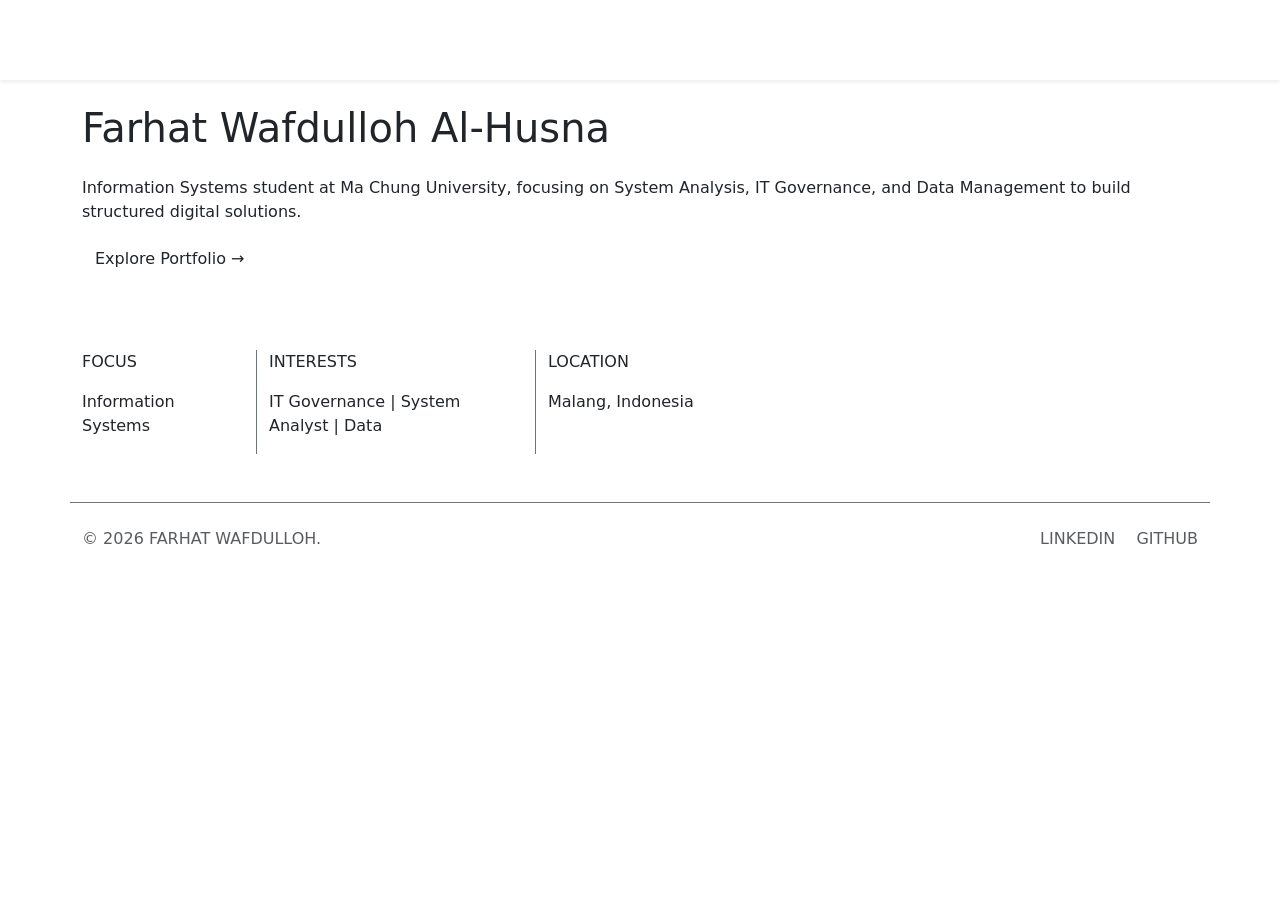
==== index.html @ c69d7521 "Membuat struktur dasar HTML dan sistem navigasi antar halaman" ====
<!DOCTYPE html>
<html lang="en">
    <head>
        <meta charset="UTF-8">
        <meta name="viewport" content="width=device-width, initial-scale=1.0">
        <title>Farhat Wafdulloh | Personal Website</title>
        <link href="https://cdn.jsdelivr.net/npm/bootstrap@5.3.0/dist/css/bootstrap.min.css" rel="stylesheet">
        <link rel="stylesheet" href="https://cdn.jsdelivr.net/npm/bootstrap-icons@1.11.1/font/bootstrap-icons.css">
        <link rel="stylesheet" href="style_index.css">
    </head>
    <body>

        <nav class="navbar navbar-expand-lg navbar-dark pt-4 pb-3 sticky-top bg-dark-custom shadow-sm">
            <div class="container">
                <a class="navbar-brand fw-normal" href="index.html">Farhat W</a>
                <button class="navbar-toggler" type="button" data-bs-toggle="collapse" data-bs-target="#navbarNav">
                    <span class="navbar-toggler-icon"></span>
                </button>
                <div class="collapse navbar-collapse justify-content-end" id="navbarNav">
                    <ul class="navbar-nav gap-3">
                        <li class="nav-item"><a class="nav-link active text-white" href="index.html">Home</a></li>
                        <li class="nav-item"><a class="nav-link" href="about.html">About</a></li>
                        <li class="nav-item"><a class="nav-link" href="cv.html">CV</a></li>
                        <li class="nav-item"><a class="nav-link" href="contact.html">Contact</a></li>
                    </ul>
                </div>
            </div>
        </nav>

        <div class="container mt-4">
            <div class="hero-blended-card">
                <div class="hero-content">
                    <h1 class="hero-title mb-4">Farhat Wafdulloh Al-Husna</h1>
                    <p class="hero-desc">
                        Information Systems student at Ma Chung University, focusing on System Analysis, IT Governance, and Data Management to build structured digital solutions.
                    </p>
                </div>
                <a href="portfolio.html" class="btn btn-main hero-cta">Explore Portfolio &rarr;</a>           
            </div>

            <div class="row mt-5">
                <div class="row info-stats mt-4">
                    <div class="col-md-2 col-4">
                        <p class="label">FOCUS</p>
                        <p class="value">Information Systems</p>
                    </div>
                    <div class="col-md-3 col-4 border-start border-secondary">
                        <p class="label">INTERESTS</p>
                        <p class="value">IT Governance | System Analyst | Data</p>
                    </div>
                    <div class="col-md-2 col-4 border-start border-secondary">
                        <p class="label">LOCATION</p>
                        <p class="value">Malang, Indonesia</p>
                    </div>
                </div>
            </div>
        </div>

        <footer class="mt-5 pb-5">
            <div class="container d-flex justify-content-between border-top border-secondary pt-4">
                <span class="copyright text-muted">&copy; 2026 FARHAT WAFDULLOH.</span>
                <div class="footer-links">
                    <a href="https://www.linkedin.com/in/farhat-wafdulloh-b37037335" class="text-muted text-decoration-none me-3">LINKEDIN</a>
                    <a href="https://github.com/farhtwfdlloh" class="text-muted text-decoration-none">GITHUB</a>
                </div>
            </div>
        </footer>

        <script src="https://cdn.jsdelivr.net/npm/bootstrap@5.3.0/dist/js/bootstrap.bundle.min.js"></script>
    </body>
</html>
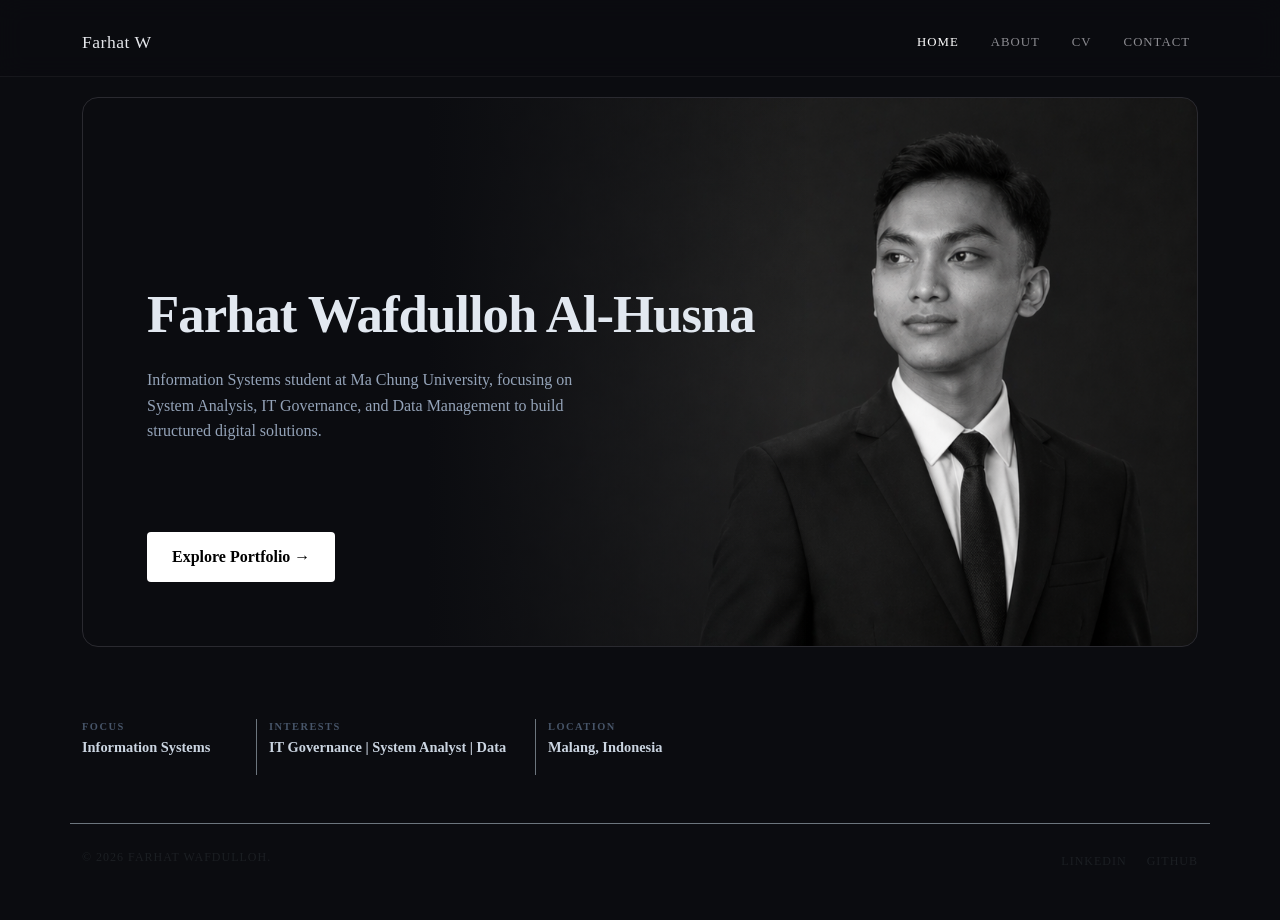
==== commit 99f75fb3: "menambahkan foto" ====
--- a/index.html
+++ b/index.html
@@ -4,6 +4,7 @@
         <meta charset="UTF-8">
         <meta name="viewport" content="width=device-width, initial-scale=1.0">
         <title>Farhat Wafdulloh | Personal Website</title>
+        <link rel="icon" type="image/png" href="llogo.png">
         <link href="https://cdn.jsdelivr.net/npm/bootstrap@5.3.0/dist/css/bootstrap.min.css" rel="stylesheet">
         <link rel="stylesheet" href="https://cdn.jsdelivr.net/npm/bootstrap-icons@1.11.1/font/bootstrap-icons.css">
         <link rel="stylesheet" href="style_index.css">
--- a/style_index.css
+++ b/style_index.css
@@ -0,0 +1,163 @@
+/*! GLOBAL */
+body {
+  font-family: "Times New Roman", Times, serif;
+  background-color: #0b0c10;
+  color: #ffffff;
+  -ms-overflow-style: none;
+  scrollbar-width: none;
+}
+body::-webkit-scrollbar {
+  display: none;
+}
+
+/*! NAVBAR */
+.navbar-brand {
+  font-size: 1.1rem;
+  letter-spacing: 0.5px;
+  color: #e5e7eb !important;
+}
+.nav-link {
+  font-size: 0.8rem;
+  letter-spacing: 1px;
+  color: #8c8c91 !important;
+  text-transform: uppercase;
+}
+.nav-link:hover,
+.nav-link.active {
+  color: #ffffff !important;
+}
+.bg-dark-custom {
+  background-color: rgba(11, 12, 16, 0.4) !important;
+  backdrop-filter: blur(12px);
+  -webkit-backdrop-filter: blur(12px);
+  border-bottom: 1px solid rgba(255, 255, 255, 0.05) !important;
+  transition: all 0.3s ease;
+}
+.shadow-sm {
+  box-shadow: none !important;
+}
+.container.mt-4 {
+  margin-top: 0 !important;
+  padding-top: 20px;
+}
+.sticky-top {
+  top: 0;
+  z-index: 1020;
+}
+
+/*! HERO CARD */
+.hero-blended-card {
+  background-color: #0b0c10;
+  background-image: linear-gradient(to right, #0b0c10 40%, transparent 70%), url("fix_profile.png");
+  background-size: 115%;
+  background-position: right center;
+  background-repeat: no-repeat;
+  border-radius: 16px;
+  border: 1px solid #2a2a30;
+  min-height: 550px;
+  position: relative;
+  display: flex;
+  align-items: center;
+  padding: 4rem;
+  overflow: hidden;
+}
+.hero-content {
+  position: relative;
+  z-index: 2;
+  max-width: 75%;
+}
+.hero-title {
+  font-weight: 900;
+  font-size: 3.3rem;
+  line-height: 1.1;
+  color: #e2e8f0;
+  letter-spacing: -1px;
+}
+.hero-desc {
+  color: #94a3b8;
+  font-size: 1rem;
+  line-height: 1.6;
+  max-width: 450px;
+}
+
+/*! BUTTONS */
+.btn-main {
+  background-color: #ffffff;
+  color: #000000;
+  font-weight: bold;
+  padding: 12px 24px;
+  border-radius: 4px;
+  text-decoration: none;
+  transition: all 0.3s;
+}
+.btn-main:hover {
+  background-color: #d1d5db;
+  color: #000000;
+}
+.hero-cta {
+  position: absolute;
+  bottom: 4rem;
+  left: 4rem;
+  z-index: 5;
+}
+
+/*! INFO STATS */
+.info-stats .label {
+  font-size: 0.65rem;
+  font-weight: bold;
+  color: #475569;
+  margin-bottom: 2px;
+  letter-spacing: 1.5px;
+}
+.info-stats .value {
+  font-size: 0.9rem;
+  font-weight: 600;
+  color: #cbd5e1;
+}
+
+/*! FOOTER */
+.copyright {
+  font-size: 0.75rem;
+  letter-spacing: 1px;
+}
+.footer-links a {
+  font-size: 0.75rem;
+  letter-spacing: 1px;
+  transition: color 0.3s;
+}
+.footer-links a:hover {
+  color: #ffffff !important;
+}
+
+/*! RESPONSIVE */
+@media (max-width: 991px) {
+  .hero-content {
+    max-width: 100%;
+  }
+}
+@media (max-width: 768px) {
+  .hero-blended-card {
+    padding: 3rem 1.5rem;
+    min-height: 700px;
+    display: flex;
+    flex-direction: column;
+    justify-content: flex-start;
+    align-items: flex-start;
+    background-image: linear-gradient(to bottom, rgba(11, 12, 16, 1) 0%, rgba(11, 12, 16, 1) 10%, rgba(11, 12, 16, 0) 50%), url("fix_profile_copy_2.PNG");
+    background-position: bottom right;
+    background-size: cover;
+    border-radius: 16px;
+  }
+  .hero-content {
+    width: 100%;
+    max-width: 100%;
+    z-index: 5;
+  }
+  .hero-title {
+    font-size: 2.5rem;
+  }
+  .hero-cta {
+    bottom: 3rem;
+    left: 1.5rem;
+  }
+}
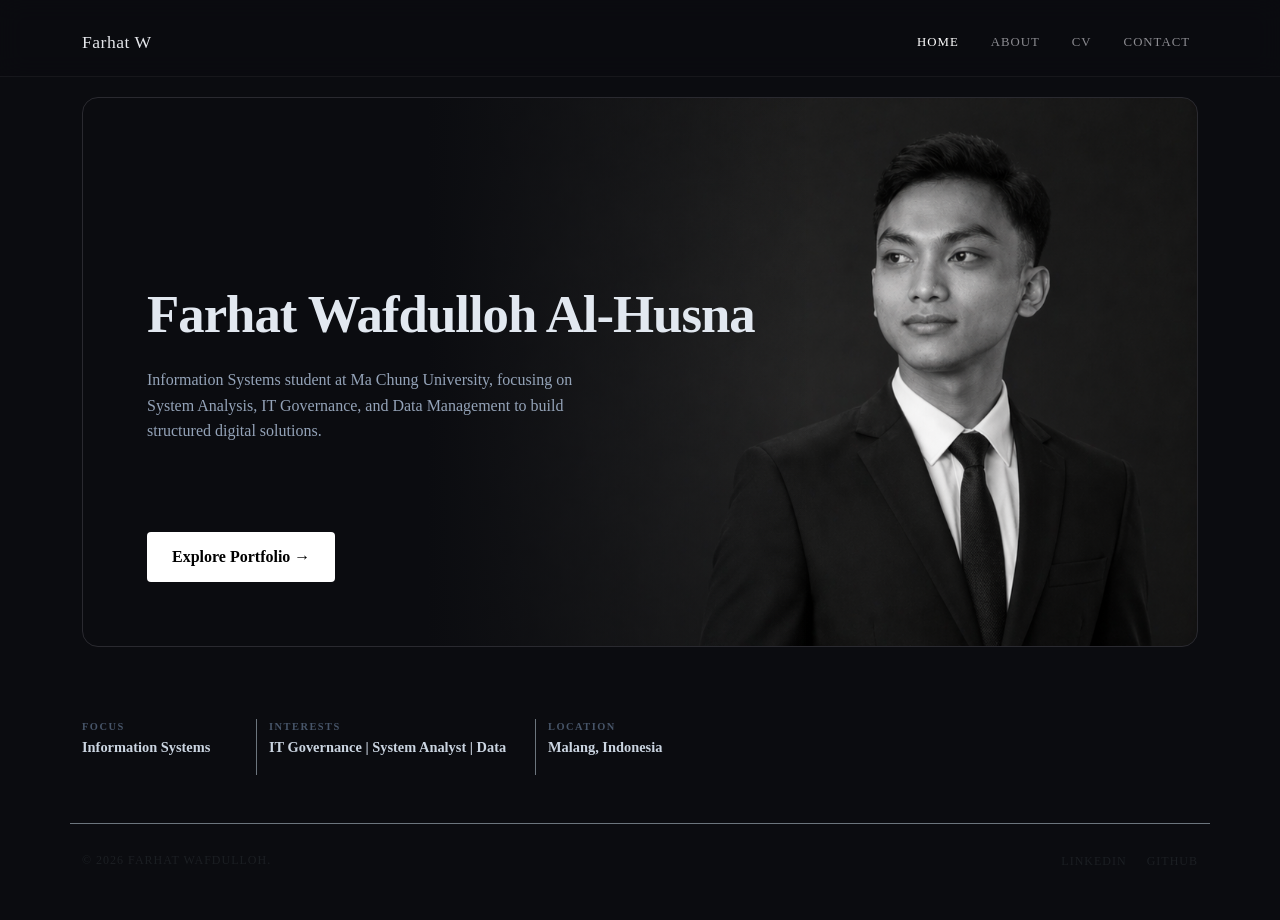
==== commit cfa76ee1: "memperbaiki penampilan di mobile Co-authored-by: Copilot <copilot@github.com>" ====
--- a/index.html
+++ b/index.html
@@ -4,25 +4,36 @@
         <meta charset="UTF-8">
         <meta name="viewport" content="width=device-width, initial-scale=1.0">
         <title>Farhat Wafdulloh | Personal Website</title>
-        <link rel="icon" type="image/png" href="llogo.png">
-        <link href="https://cdn.jsdelivr.net/npm/bootstrap@5.3.0/dist/css/bootstrap.min.css" rel="stylesheet">
-        <link rel="stylesheet" href="https://cdn.jsdelivr.net/npm/bootstrap-icons@1.11.1/font/bootstrap-icons.css">
+        <link rel="icon" type="image/png" href="foto/llogo.png">
+        <link
+            href="https://cdn.jsdelivr.net/npm/bootstrap@5.3.0/dist/css/bootstrap.min.css"
+            rel="stylesheet">
+        <link rel="stylesheet"
+            href="https://cdn.jsdelivr.net/npm/bootstrap-icons@1.11.1/font/bootstrap-icons.css">
         <link rel="stylesheet" href="style_index.css">
     </head>
     <body>
 
-        <nav class="navbar navbar-expand-lg navbar-dark pt-4 pb-3 sticky-top bg-dark-custom shadow-sm">
+        <nav
+            class="navbar navbar-expand-lg navbar-dark pt-4 pb-3 sticky-top bg-dark-custom shadow-sm">
             <div class="container">
                 <a class="navbar-brand fw-normal" href="index.html">Farhat W</a>
-                <button class="navbar-toggler" type="button" data-bs-toggle="collapse" data-bs-target="#navbarNav">
+                <button class="navbar-toggler" type="button"
+                    data-bs-toggle="collapse" data-bs-target="#navbarNav">
                     <span class="navbar-toggler-icon"></span>
                 </button>
-                <div class="collapse navbar-collapse justify-content-end" id="navbarNav">
+                <div class="collapse navbar-collapse justify-content-end"
+                    id="navbarNav">
                     <ul class="navbar-nav gap-3">
-                        <li class="nav-item"><a class="nav-link active text-white" href="index.html">Home</a></li>
-                        <li class="nav-item"><a class="nav-link" href="about.html">About</a></li>
-                        <li class="nav-item"><a class="nav-link" href="cv.html">CV</a></li>
-                        <li class="nav-item"><a class="nav-link" href="contact.html">Contact</a></li>
+                        <li class="nav-item"><a
+                                class="nav-link active text-white"
+                                href="index.html">Home</a></li>
+                        <li class="nav-item"><a class="nav-link"
+                                href="about.html">About</a></li>
+                        <li class="nav-item"><a class="nav-link"
+                                href="cv.html">CV</a></li>
+                        <li class="nav-item"><a class="nav-link"
+                                href="contact.html">Contact</a></li>
                     </ul>
                 </div>
             </div>
@@ -33,10 +44,13 @@
                 <div class="hero-content">
                     <h1 class="hero-title mb-4">Farhat Wafdulloh Al-Husna</h1>
                     <p class="hero-desc">
-                        Information Systems student at Ma Chung University, focusing on System Analysis, IT Governance, and Data Management to build structured digital solutions.
+                        Information Systems student at Ma Chung University,
+                        focusing on System Analysis, IT Governance, and Data
+                        Management to build structured digital solutions.
                     </p>
                 </div>
-                <a href="portfolio.html" class="btn btn-main hero-cta">Explore Portfolio &rarr;</a>           
+                <a href="portfolio.html" class="btn btn-main hero-cta">Explore
+                    Portfolio &rarr;</a>
             </div>
 
             <div class="row mt-5">
@@ -47,7 +61,8 @@
                     </div>
                     <div class="col-md-3 col-4 border-start border-secondary">
                         <p class="label">INTERESTS</p>
-                        <p class="value">IT Governance | System Analyst | Data</p>
+                        <p class="value">IT Governance | System Analyst |
+                            Data</p>
                     </div>
                     <div class="col-md-2 col-4 border-start border-secondary">
                         <p class="label">LOCATION</p>
@@ -58,15 +73,21 @@
         </div>
 
         <footer class="mt-5 pb-5">
-            <div class="container d-flex justify-content-between border-top border-secondary pt-4">
-                <span class="copyright text-muted">&copy; 2026 FARHAT WAFDULLOH.</span>
-                <div class="footer-links">
-                    <a href="https://www.linkedin.com/in/farhat-wafdulloh-b37037335" class="text-muted text-decoration-none me-3">LINKEDIN</a>
-                    <a href="https://github.com/farhtwfdlloh" class="text-muted text-decoration-none">GITHUB</a>
+            <div
+                class="container d-flex flex-column flex-md-row justify-content-between align-items-center border-top border-secondary pt-4 gap-3">
+                <span class="copyright text-muted text-center">&copy; 2026
+                    FARHAT WAFDULLOH.</span>
+                <div class="footer-links text-center">
+                    <a
+                        href="https://www.linkedin.com/in/farhat-wafdulloh-b37037335"
+                        class="text-muted text-decoration-none me-3">LINKEDIN</a>
+                    <a href="https://github.com/farhtwfdlloh"
+                        class="text-muted text-decoration-none">GITHUB</a>
                 </div>
             </div>
         </footer>
 
-        <script src="https://cdn.jsdelivr.net/npm/bootstrap@5.3.0/dist/js/bootstrap.bundle.min.js"></script>
+        <script
+            src="https://cdn.jsdelivr.net/npm/bootstrap@5.3.0/dist/js/bootstrap.bundle.min.js"></script>
     </body>
 </html>
--- a/style_index.css
+++ b/style_index.css
@@ -48,7 +48,7 @@
 /*! HERO CARD */
 .hero-blended-card {
   background-color: #0b0c10;
-  background-image: linear-gradient(to right, #0b0c10 40%, transparent 70%), url("fix_profile.png");
+  background-image: linear-gradient(to right, #0b0c10 40%, transparent 70%), url("foto/fix_profile.png");
   background-size: 115%;
   background-position: right center;
   background-repeat: no-repeat;
@@ -143,9 +143,10 @@
     flex-direction: column;
     justify-content: flex-start;
     align-items: flex-start;
-    background-image: linear-gradient(to bottom, rgba(11, 12, 16, 1) 0%, rgba(11, 12, 16, 1) 10%, rgba(11, 12, 16, 0) 50%), url("fix_profile_copy_2.PNG");
-    background-position: bottom right;
-    background-size: cover;
+    background-image: linear-gradient(to bottom, rgba(11, 12, 16, 1) 0%, rgba(11, 12, 16, 1) 10%, rgba(11, 12, 16, 0) 50%), url("foto/fix_profile_copy_2.PNG");
+    background-position: bottom center;
+    background-size: 100% auto;
+    background-repeat: no-repeat;
     border-radius: 16px;
   }
   .hero-content {
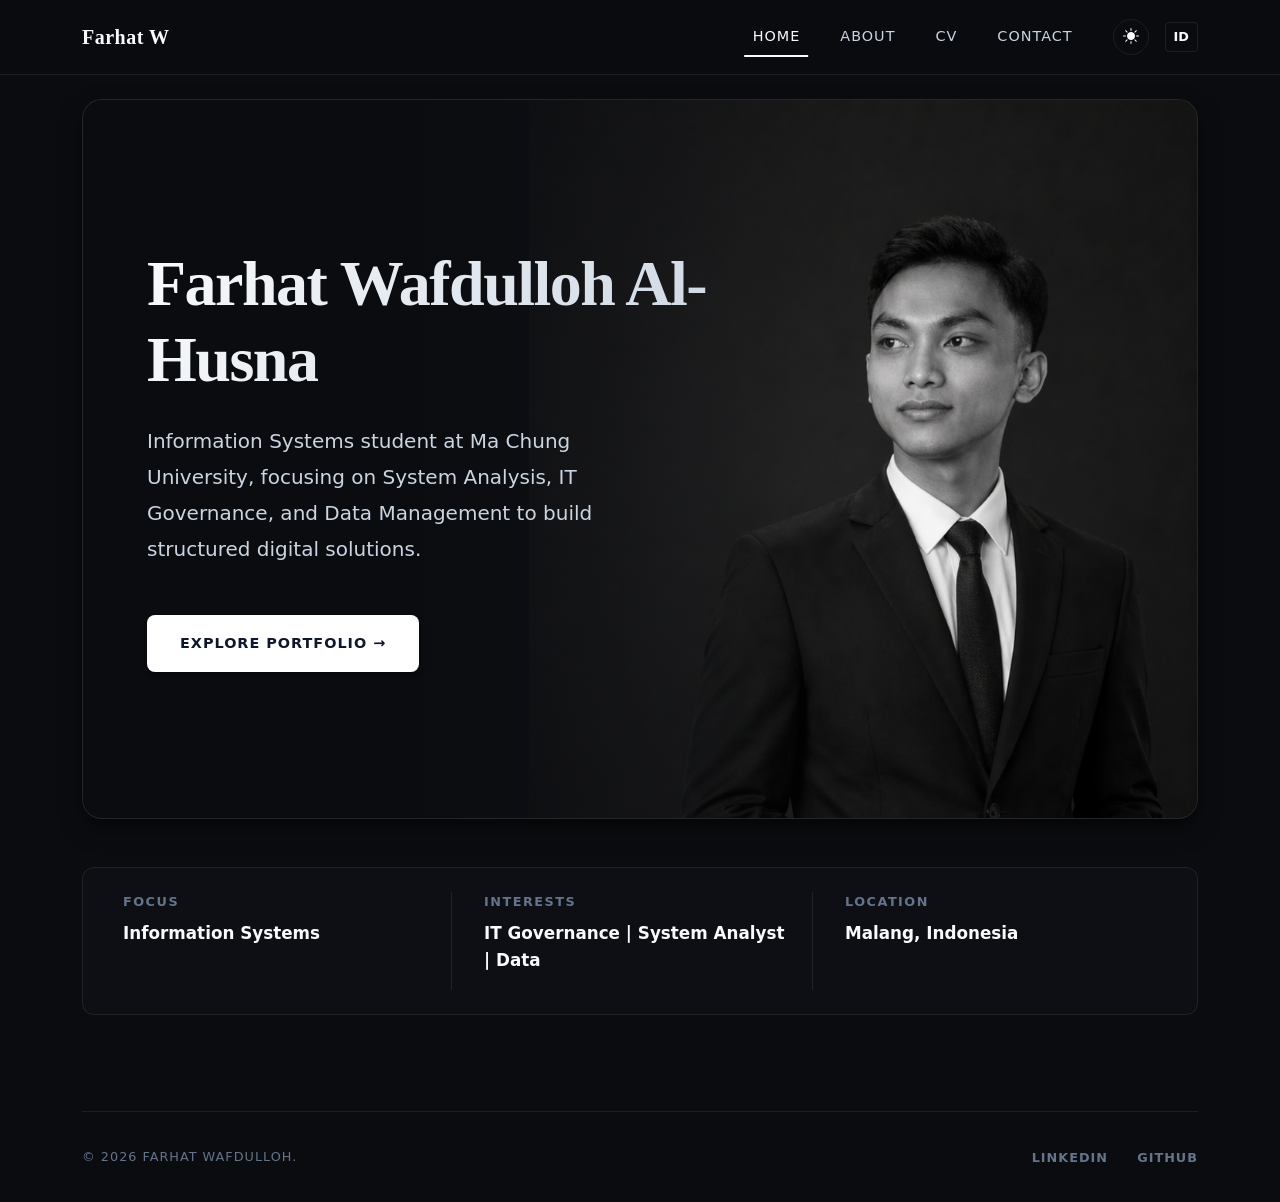
==== commit 99e92e7b: "refactor: consolidate site styling, implement theme/language toggles, and add email form functionali" ====
--- a/index.html
+++ b/index.html
@@ -1,93 +1,150 @@
-<!DOCTYPE html>
-<html lang="en">
-    <head>
-        <meta charset="UTF-8">
-        <meta name="viewport" content="width=device-width, initial-scale=1.0">
-        <title>Farhat Wafdulloh | Personal Website</title>
-        <link rel="icon" type="image/png" href="foto/llogo.png">
-        <link
-            href="https://cdn.jsdelivr.net/npm/bootstrap@5.3.0/dist/css/bootstrap.min.css"
-            rel="stylesheet">
-        <link rel="stylesheet"
-            href="https://cdn.jsdelivr.net/npm/bootstrap-icons@1.11.1/font/bootstrap-icons.css">
-        <link rel="stylesheet" href="style_index.css">
-    </head>
-    <body>
-
-        <nav
-            class="navbar navbar-expand-lg navbar-dark pt-4 pb-3 sticky-top bg-dark-custom shadow-sm">
-            <div class="container">
-                <a class="navbar-brand fw-normal" href="index.html">Farhat W</a>
-                <button class="navbar-toggler" type="button"
-                    data-bs-toggle="collapse" data-bs-target="#navbarNav">
-                    <span class="navbar-toggler-icon"></span>
-                </button>
-                <div class="collapse navbar-collapse justify-content-end"
-                    id="navbarNav">
-                    <ul class="navbar-nav gap-3">
-                        <li class="nav-item"><a
-                                class="nav-link active text-white"
-                                href="index.html">Home</a></li>
-                        <li class="nav-item"><a class="nav-link"
-                                href="about.html">About</a></li>
-                        <li class="nav-item"><a class="nav-link"
-                                href="cv.html">CV</a></li>
-                        <li class="nav-item"><a class="nav-link"
-                                href="contact.html">Contact</a></li>
-                    </ul>
-                </div>
-            </div>
-        </nav>
-
-        <div class="container mt-4">
-            <div class="hero-blended-card">
-                <div class="hero-content">
-                    <h1 class="hero-title mb-4">Farhat Wafdulloh Al-Husna</h1>
-                    <p class="hero-desc">
-                        Information Systems student at Ma Chung University,
-                        focusing on System Analysis, IT Governance, and Data
-                        Management to build structured digital solutions.
-                    </p>
-                </div>
-                <a href="portfolio.html" class="btn btn-main hero-cta">Explore
-                    Portfolio &rarr;</a>
-            </div>
-
-            <div class="row mt-5">
-                <div class="row info-stats mt-4">
-                    <div class="col-md-2 col-4">
-                        <p class="label">FOCUS</p>
-                        <p class="value">Information Systems</p>
-                    </div>
-                    <div class="col-md-3 col-4 border-start border-secondary">
-                        <p class="label">INTERESTS</p>
-                        <p class="value">IT Governance | System Analyst |
-                            Data</p>
-                    </div>
-                    <div class="col-md-2 col-4 border-start border-secondary">
-                        <p class="label">LOCATION</p>
-                        <p class="value">Malang, Indonesia</p>
-                    </div>
-                </div>
-            </div>
-        </div>
-
-        <footer class="mt-5 pb-5">
-            <div
-                class="container d-flex flex-column flex-md-row justify-content-between align-items-center border-top border-secondary pt-4 gap-3">
-                <span class="copyright text-muted text-center">&copy; 2026
-                    FARHAT WAFDULLOH.</span>
-                <div class="footer-links text-center">
-                    <a
-                        href="https://www.linkedin.com/in/farhat-wafdulloh-b37037335"
-                        class="text-muted text-decoration-none me-3">LINKEDIN</a>
-                    <a href="https://github.com/farhtwfdlloh"
-                        class="text-muted text-decoration-none">GITHUB</a>
-                </div>
-            </div>
-        </footer>
-
-        <script
-            src="https://cdn.jsdelivr.net/npm/bootstrap@5.3.0/dist/js/bootstrap.bundle.min.js"></script>
-    </body>
+<!DOCTYPE html>
+<html lang="en">
+<head>
+    <meta charset="UTF-8">
+    <meta name="viewport" content="width=device-width, initial-scale=1.0">
+    <title>Farhat Wafdulloh | Personal Website</title>
+    <link rel="icon" type="image/png" href="foto/llogo.png">
+    
+    <!-- Fonts -->
+    <link rel="preconnect" href="https://fonts.googleapis.com">
+    <link rel="preconnect" href="https://fonts.gstatic.com" crossorigin>
+    
+    <!-- Bootstrap CSS -->
+    <link href="https://cdn.jsdelivr.net/npm/bootstrap@5.3.0/dist/css/bootstrap.min.css" rel="stylesheet">
+    <!-- Bootstrap Icons -->
+    <link rel="stylesheet" href="https://cdn.jsdelivr.net/npm/bootstrap-icons@1.11.1/font/bootstrap-icons.css">
+    
+    <!-- Custom CSS -->
+    <link rel="stylesheet" href="main.css">
+</head>
+<body>
+
+    <!-- NAVBAR -->
+    <nav class="navbar navbar-expand-lg sticky-top">
+        <div class="container">
+            <a class="navbar-brand" href="index.html">Farhat W</a>
+            
+            <div class="d-flex align-items-center d-lg-none gap-3">
+                <div class="nav-actions">
+                    <button class="btn-icon" id="theme-toggle-mobile" aria-label="Toggle Theme">
+                        <i id="theme-icon-mobile" class="bi bi-moon-fill"></i>
+                    </button>
+                    <div class="lang-switch" id="lang-toggle-mobile">ID</div>
+                </div>
+                <button class="navbar-toggler" type="button" data-bs-toggle="collapse" data-bs-target="#navbarNav" aria-controls="navbarNav" aria-expanded="false" aria-label="Toggle navigation">
+                    <span class="navbar-toggler-icon"></span>
+                </button>
+            </div>
+
+            <div class="collapse navbar-collapse justify-content-end" id="navbarNav">
+                <ul class="navbar-nav gap-4 align-items-lg-center">
+                    <li class="nav-item">
+                        <a class="nav-link active" href="index.html" data-i18n="nav.home">Home</a>
+                    </li>
+                    <li class="nav-item">
+                        <a class="nav-link" href="about.html" data-i18n="nav.about">About</a>
+                    </li>
+                    <li class="nav-item">
+                        <a class="nav-link" href="cv.html" data-i18n="nav.cv">CV</a>
+                    </li>
+                    <li class="nav-item">
+                        <a class="nav-link" href="contact.html" data-i18n="nav.contact">Contact</a>
+                    </li>
+                    <li class="nav-item d-none d-lg-flex align-items-center gap-3 ms-lg-2">
+                        <button class="btn-icon" id="theme-toggle" aria-label="Toggle Theme">
+                            <i id="theme-icon" class="bi bi-moon-fill"></i>
+                        </button>
+                        <div class="lang-switch" id="lang-toggle">ID</div>
+                    </li>
+                </ul>
+            </div>
+        </div>
+    </nav>
+
+    <!-- HERO SECTION -->
+    <main class="container mt-4 mb-5 pb-5">
+        <div class="hero-blended-card reveal-blur">
+            <!-- Hero Image Background -->
+            <img src="foto/fix_profile.png" alt="Farhat Wafdulloh Profile" class="hero-img">
+            
+            <!-- Gradient Overlay -->
+            <div class="hero-overlay"></div>
+            
+            <!-- Content -->
+            <div class="hero-content">
+                <h1 class="hero-title reveal" style="transition-delay: 0.2s;" data-i18n="hero.title">Farhat Wafdulloh Al-Husna</h1>
+                <p class="hero-desc reveal" style="transition-delay: 0.4s;" data-i18n="hero.desc">
+                    Information Systems student at Ma Chung University, focusing on System Analysis, IT Governance, and Data Management to build structured digital solutions.
+                </p>
+                <div class="reveal" style="transition-delay: 0.6s;">
+                    <a href="portfolio.html" class="btn-main" data-i18n="hero.cta">Explore Portfolio &rarr;</a>
+                </div>
+            </div>
+        </div>
+
+        <!-- INFO STATS -->
+        <div class="row mt-5 reveal" style="transition-delay: 0.8s;">
+            <div class="col-12">
+                <div class="info-stats-container">
+                    <div class="stat-item">
+                        <p class="stat-label" data-i18n="stat.focus.label">FOCUS</p>
+                        <p class="stat-value" data-i18n="stat.focus.value">Information Systems</p>
+                    </div>
+                    <div class="stat-item">
+                        <p class="stat-label" data-i18n="stat.interests.label">INTERESTS</p>
+                        <p class="stat-value" data-i18n="stat.interests.value">IT Governance | System Analyst | Data</p>
+                    </div>
+                    <div class="stat-item">
+                        <p class="stat-label" data-i18n="stat.location.label">LOCATION</p>
+                        <p class="stat-value" data-i18n="stat.location.value">Malang, Indonesia</p>
+                    </div>
+                </div>
+            </div>
+        </div>
+    </main>
+
+    <!-- FOOTER -->
+    <footer class="container mt-5">
+        <div class="footer-container reveal">
+            <span class="copyright" data-i18n="footer.copy">&copy; 2026 FARHAT WAFDULLOH.</span>
+            <div class="footer-links">
+                <a href="https://www.linkedin.com/in/farhat-wafdulloh-b37037335" target="_blank" rel="noopener noreferrer">LINKEDIN</a>
+                <a href="https://github.com/farhtwfdlloh" target="_blank" rel="noopener noreferrer">GITHUB</a>
+            </div>
+        </div>
+    </footer>
+
+    <!-- Scripts -->
+    <script src="https://cdn.jsdelivr.net/npm/bootstrap@5.3.0/dist/js/bootstrap.bundle.min.js"></script>
+    <script src="translations.js"></script>
+    <script src="script.js"></script>
+    
+    <!-- Handle Mobile Toggles explicitly in script since we have two pairs of buttons -->
+    <script>
+        document.addEventListener('DOMContentLoaded', () => {
+            const themeToggleMobile = document.getElementById('theme-toggle-mobile');
+            const langToggleMobile = document.getElementById('lang-toggle-mobile');
+            const themeToggleDesktop = document.getElementById('theme-toggle');
+            const langToggleDesktop = document.getElementById('lang-toggle');
+            
+            if(themeToggleMobile && themeToggleDesktop) {
+                themeToggleMobile.addEventListener('click', () => themeToggleDesktop.click());
+            }
+            if(langToggleMobile && langToggleDesktop) {
+                langToggleMobile.addEventListener('click', () => langToggleDesktop.click());
+                
+                // Sync display
+                setInterval(() => {
+                    langToggleMobile.textContent = langToggleDesktop.textContent;
+                    const iconMobile = document.getElementById('theme-icon-mobile');
+                    const iconDesktop = document.getElementById('theme-icon');
+                    if(iconMobile && iconDesktop) {
+                        iconMobile.className = iconDesktop.className;
+                    }
+                }, 100);
+            }
+        });
+    </script>
+</body>
 </html>
--- a/main.css
+++ b/main.css
@@ -0,0 +1,823 @@
+/* ==========================================================================
+   GLOBAL VARIABLES & THEME SYSTEM
+   ========================================================================== */
+:root {
+  /* Typography */
+  --font-main: "Times New Roman", Times, serif;
+  --font-sans: system-ui, -apple-system, BlinkMacSystemFont, 'Segoe UI', Roboto, Oxygen, Ubuntu, Cantarell, 'Open Sans', 'Helvetica Neue', sans-serif;
+  
+  /* Fluid Typography Clamps */
+  --text-xs: clamp(0.7rem, 0.65rem + 0.25vw, 0.8rem);
+  --text-sm: clamp(0.8rem, 0.75rem + 0.25vw, 0.9rem);
+  --text-base: clamp(0.95rem, 0.9rem + 0.25vw, 1.05rem);
+  --text-lg: clamp(1.1rem, 1rem + 0.5vw, 1.25rem);
+  --text-xl: clamp(1.3rem, 1.2rem + 1vw, 1.6rem);
+  --text-2xl: clamp(1.8rem, 1.5rem + 1.5vw, 2.5rem);
+  --text-3xl: clamp(2.5rem, 2rem + 3vw, 4rem);
+
+  /* Light Theme (Default fallback but we default to dark via JS/CSS if preferred) */
+  --bg-primary: #ffffff;
+  --bg-secondary: #f8fafc;
+  --bg-tertiary: #f1f5f9;
+  --bg-nav: rgba(255, 255, 255, 0.7);
+  
+  --text-primary: #0f172a;
+  --text-secondary: #475569;
+  --text-muted: #94a3b8;
+  
+  --border-color: rgba(0, 0, 0, 0.1);
+  --border-strong: rgba(0, 0, 0, 0.2);
+  
+  --accent: #0f172a;
+  --accent-hover: #334155;
+  --accent-text: #ffffff;
+  
+  --shadow-sm: 0 1px 2px 0 rgba(0, 0, 0, 0.05);
+  --shadow-md: 0 4px 6px -1px rgba(0, 0, 0, 0.1), 0 2px 4px -1px rgba(0, 0, 0, 0.06);
+  --shadow-lg: 0 10px 15px -3px rgba(0, 0, 0, 0.1), 0 4px 6px -2px rgba(0, 0, 0, 0.05);
+  
+  --card-bg: rgba(255, 255, 255, 0.8);
+  --card-hover: rgba(255, 255, 255, 1);
+  
+  --filter-grayscale: 100%;
+  --filter-grayscale-hover: 0%;
+  --hero-bg-gradient: linear-gradient(to right, var(--bg-primary) 30%, transparent 70%);
+  --hero-bg-gradient-mobile: linear-gradient(to bottom, var(--bg-primary) 10%, rgba(255,255,255,0.8) 50%, transparent 100%);
+}
+
+[data-theme="dark"] {
+  --bg-primary: #0b0c10;
+  --bg-secondary: #121318;
+  --bg-tertiary: #1a1c23;
+  --bg-nav: rgba(11, 12, 16, 0.6);
+  
+  --text-primary: #f8fafc;
+  --text-secondary: #cbd5e1;
+  --text-muted: #64748b;
+  
+  --border-color: rgba(255, 255, 255, 0.08);
+  --border-strong: rgba(255, 255, 255, 0.15);
+  
+  --accent: #ffffff;
+  --accent-hover: #e2e8f0;
+  --accent-text: #0f172a;
+  
+  --shadow-sm: 0 1px 2px 0 rgba(0, 0, 0, 0.3);
+  --shadow-md: 0 4px 6px -1px rgba(0, 0, 0, 0.4), 0 2px 4px -1px rgba(0, 0, 0, 0.2);
+  --shadow-lg: 0 10px 25px -3px rgba(0, 0, 0, 0.5), 0 4px 10px -2px rgba(0, 0, 0, 0.3);
+  
+  --card-bg: rgba(18, 19, 24, 0.6);
+  --card-hover: rgba(26, 28, 35, 0.9);
+
+  --filter-grayscale: 0%;
+  --filter-grayscale-hover: 100%;
+  --hero-bg-gradient: linear-gradient(to right, var(--bg-primary) 30%, transparent 70%);
+  --hero-bg-gradient-mobile: linear-gradient(to bottom, var(--bg-primary) 10%, rgba(11, 12, 16, 0.8) 50%, transparent 100%);
+}
+
+/* ==========================================================================
+   RESET & BASE STYLES
+   ========================================================================== */
+*, *::before, *::after {
+  box-sizing: border-box;
+  margin: 0;
+  padding: 0;
+}
+
+html {
+  scroll-behavior: smooth;
+  scroll-padding-top: 100px;
+}
+
+body {
+  font-family: var(--font-sans);
+  background-color: var(--bg-primary);
+  color: var(--text-primary);
+  transition: background-color 0.4s ease, color 0.4s ease;
+  line-height: 1.6;
+  overflow-x: hidden;
+  -ms-overflow-style: none;
+  scrollbar-width: none;
+}
+
+body::-webkit-scrollbar {
+  display: none;
+}
+
+h1, h2, h3, h4, h5, h6, .font-serif {
+  font-family: var(--font-main);
+  font-weight: 700;
+  color: var(--text-primary);
+  line-height: 1.2;
+}
+
+a {
+  color: var(--text-primary);
+  text-decoration: none;
+  transition: all 0.3s ease;
+}
+
+/* ==========================================================================
+   NAVBAR
+   ========================================================================== */
+.navbar {
+  background-color: var(--bg-nav) !important;
+  backdrop-filter: blur(16px);
+  -webkit-backdrop-filter: blur(16px);
+  border-bottom: 1px solid var(--border-color);
+  transition: all 0.4s ease;
+  padding-top: 1rem !important;
+  padding-bottom: 1rem !important;
+}
+
+.navbar.scrolled {
+  padding-top: 0.75rem !important;
+  padding-bottom: 0.75rem !important;
+  box-shadow: var(--shadow-sm);
+}
+
+.navbar-brand {
+  font-family: var(--font-main);
+  font-size: 1.25rem;
+  font-weight: 700 !important;
+  letter-spacing: 0.5px;
+  color: var(--text-primary) !important;
+}
+
+.nav-link {
+  font-family: var(--font-sans);
+  font-size: var(--text-sm);
+  letter-spacing: 1px;
+  font-weight: 500;
+  color: var(--text-secondary) !important;
+  text-transform: uppercase;
+  position: relative;
+  transition: color 0.3s ease;
+}
+
+.nav-link::after {
+  content: '';
+  position: absolute;
+  width: 0;
+  height: 2px;
+  bottom: 0;
+  left: 50%;
+  background-color: var(--text-primary);
+  transition: all 0.3s ease;
+  transform: translateX(-50%);
+}
+
+.nav-link:hover::after, .nav-link.active::after {
+  width: 100%;
+}
+
+.nav-link:hover, .nav-link.active {
+  color: var(--text-primary) !important;
+}
+
+.navbar-toggler {
+  border: none;
+  color: var(--text-primary);
+  padding: 0;
+}
+.navbar-toggler:focus {
+  box-shadow: none;
+}
+.navbar-toggler-icon {
+  background-image: none !important;
+  display: flex;
+  align-items: center;
+  justify-content: center;
+}
+.navbar-toggler-icon::before {
+  content: "\f479"; /* Bootstrap list icon */
+  font-family: "bootstrap-icons";
+  font-size: 1.5rem;
+  color: var(--text-primary);
+}
+
+.nav-actions {
+  display: flex;
+  align-items: center;
+  gap: 1rem;
+}
+
+.btn-icon {
+  background: transparent;
+  border: 1px solid var(--border-color);
+  color: var(--text-primary);
+  width: 36px;
+  height: 36px;
+  border-radius: 50%;
+  display: flex;
+  align-items: center;
+  justify-content: center;
+  cursor: pointer;
+  transition: all 0.3s ease;
+}
+
+.btn-icon:hover {
+  background: var(--bg-secondary);
+  transform: scale(1.05);
+}
+
+.lang-switch {
+  font-size: var(--text-xs);
+  font-weight: 700;
+  cursor: pointer;
+  user-select: none;
+  padding: 0.25rem 0.5rem;
+  border: 1px solid var(--border-color);
+  border-radius: 4px;
+  transition: all 0.3s ease;
+  color: var(--text-primary);
+}
+.lang-switch:hover {
+  background: var(--bg-secondary);
+}
+
+/* ==========================================================================
+   HERO / BANNER
+   ========================================================================== */
+.hero-blended-card {
+  background-color: var(--bg-secondary);
+  border-radius: 20px;
+  border: 1px solid var(--border-color);
+  min-height: 80vh;
+  position: relative;
+  display: flex;
+  align-items: center;
+  padding: 4rem;
+  overflow: hidden;
+  box-shadow: var(--shadow-lg);
+  transition: all 0.4s ease;
+}
+
+.hero-img {
+  position: absolute;
+  top: 0;
+  right: 0;
+  width: 60%;
+  height: 100%;
+  object-fit: cover;
+  object-position: right top;
+  z-index: 1;
+  filter: grayscale(var(--filter-grayscale));
+  transition: filter 0.8s cubic-bezier(0.4, 0, 0.2, 1), transform 0.8s cubic-bezier(0.4, 0, 0.2, 1);
+}
+
+.hero-blended-card:hover .hero-img {
+  filter: grayscale(var(--filter-grayscale-hover)) contrast(1.05) brightness(1.05);
+  transform: scale(1.03);
+}
+
+.hero-overlay {
+  position: absolute;
+  inset: 0;
+  z-index: 2;
+  background: var(--hero-bg-gradient);
+  pointer-events: none;
+}
+
+.hero-content {
+  position: relative;
+  z-index: 3;
+  max-width: 60%;
+}
+
+.hero-title {
+  font-size: var(--text-3xl);
+  font-weight: 900;
+  letter-spacing: -1.5px;
+  margin-bottom: 1.5rem;
+  background: linear-gradient(120deg, var(--text-primary) 0%, var(--text-secondary) 100%);
+  -webkit-background-clip: text;
+  background-clip: text;
+  -webkit-text-fill-color: transparent;
+}
+
+.hero-desc {
+  font-size: var(--text-lg);
+  color: var(--text-secondary);
+  max-width: 500px;
+  line-height: 1.8;
+  margin-bottom: 3rem;
+}
+
+/* Buttons */
+.btn-main {
+  display: inline-flex;
+  align-items: center;
+  justify-content: center;
+  background-color: var(--accent);
+  color: var(--accent-text);
+  font-family: var(--font-sans);
+  font-weight: 600;
+  font-size: var(--text-sm);
+  padding: 1rem 2rem;
+  border-radius: 8px;
+  text-transform: uppercase;
+  letter-spacing: 1px;
+  border: 1px solid transparent;
+  transition: all 0.3s cubic-bezier(0.4, 0, 0.2, 1);
+  position: relative;
+  overflow: hidden;
+  box-shadow: var(--shadow-md);
+  text-decoration: none;
+}
+
+.btn-main::before {
+  content: '';
+  position: absolute;
+  top: 0;
+  left: -100%;
+  width: 100%;
+  height: 100%;
+  background: rgba(255,255,255,0.1);
+  transition: all 0.4s ease;
+}
+
+.btn-main:hover::before {
+  left: 0;
+}
+
+.btn-main:hover {
+  transform: translateY(-2px);
+  box-shadow: var(--shadow-lg);
+  color: var(--accent-text);
+}
+
+.btn-outline {
+  display: inline-flex;
+  align-items: center;
+  justify-content: center;
+  background-color: transparent;
+  color: var(--text-primary);
+  border: 1px solid var(--border-strong);
+  font-family: var(--font-sans);
+  font-weight: 600;
+  font-size: var(--text-sm);
+  padding: 0.8rem 1.5rem;
+  border-radius: 8px;
+  text-transform: uppercase;
+  letter-spacing: 1px;
+  transition: all 0.3s ease;
+  text-decoration: none;
+}
+
+.btn-outline:hover {
+  background-color: var(--bg-secondary);
+  border-color: var(--text-primary);
+  transform: translateY(-2px);
+  color: var(--text-primary);
+}
+
+/* Info Stats */
+.info-stats-container {
+  display: flex;
+  flex-wrap: wrap;
+  border: 1px solid var(--border-color);
+  border-radius: 12px;
+  background: var(--card-bg);
+  backdrop-filter: blur(8px);
+  padding: 1.5rem;
+  gap: 1rem;
+}
+.stat-item {
+  flex: 1;
+  min-width: 120px;
+  padding: 0 1rem;
+  border-right: 1px solid var(--border-color);
+}
+.stat-item:last-child {
+  border-right: none;
+}
+.stat-label {
+  font-size: var(--text-xs);
+  font-weight: 700;
+  color: var(--text-muted);
+  letter-spacing: 1.5px;
+  margin-bottom: 0.5rem;
+  text-transform: uppercase;
+}
+.stat-value {
+  font-size: var(--text-base);
+  font-weight: 600;
+  color: var(--text-primary);
+}
+
+/* ==========================================================================
+   SECTIONS & EDITORIAL LAYOUT (About)
+   ========================================================================== */
+.editorial-img-container {
+  border-radius: 20px;
+  overflow: hidden;
+  box-shadow: var(--shadow-lg);
+  border: 1px solid var(--border-color);
+  position: relative;
+}
+.editorial-img {
+  width: 100%;
+  height: auto;
+  transition: transform 0.8s ease;
+}
+.editorial-img-container:hover .editorial-img {
+  transform: scale(1.05);
+}
+.editorial-title {
+  font-size: var(--text-2xl);
+  font-family: var(--font-main);
+  font-weight: 700;
+  margin-bottom: 1rem;
+}
+.editorial-title em {
+  font-style: italic;
+  font-weight: 400;
+  color: var(--text-secondary);
+}
+.editorial-subtitle {
+  font-size: var(--text-sm);
+  font-family: var(--font-sans);
+  font-weight: 500;
+  color: var(--text-secondary);
+  display: flex;
+  flex-wrap: wrap;
+  gap: 0.5rem;
+  align-items: center;
+  margin-bottom: 2rem;
+  text-transform: uppercase;
+  letter-spacing: 1px;
+}
+.divider {
+  color: var(--text-muted);
+}
+.editorial-text {
+  font-size: var(--text-base);
+  color: var(--text-secondary);
+  line-height: 1.8;
+}
+.editorial-text p {
+  margin-bottom: 1.5rem;
+}
+
+/* ==========================================================================
+   TIMELINE (About & CV)
+   ========================================================================== */
+.timeline-custom {
+  position: relative;
+  border-left: 2px solid var(--border-color);
+  padding-left: 2rem;
+  margin-left: 1rem;
+}
+.timeline-row {
+  position: relative;
+  margin-bottom: 2.5rem;
+}
+.timeline-row::before {
+  content: '';
+  position: absolute;
+  left: -2.4rem;
+  top: 0.25rem;
+  width: 14px;
+  height: 14px;
+  border-radius: 50%;
+  background: var(--bg-primary);
+  border: 2px solid var(--text-primary);
+  transition: all 0.3s ease;
+}
+.timeline-row:hover::before {
+  background: var(--text-primary);
+  box-shadow: 0 0 0 4px var(--border-strong);
+}
+.timeline-year {
+  font-size: var(--text-sm);
+  font-weight: 700;
+  color: var(--text-primary);
+  margin-bottom: 0.5rem;
+}
+.timeline-content h4 {
+  font-size: var(--text-lg);
+  font-weight: 700;
+  color: var(--text-primary);
+  margin-bottom: 0.5rem;
+}
+.timeline-company {
+  font-size: var(--text-sm);
+  font-weight: 600;
+  color: var(--text-muted);
+  margin-bottom: 1rem;
+}
+.timeline-list {
+  color: var(--text-secondary);
+  font-size: var(--text-base);
+  line-height: 1.7;
+  list-style-type: disc;
+  padding-left: 1rem;
+}
+
+/* ==========================================================================
+   SKILL CARDS / BADGES
+   ========================================================================== */
+.skill-box {
+  background: var(--bg-secondary);
+  border: 1px solid var(--border-color);
+  border-radius: 16px;
+  padding: 2rem;
+  transition: all 0.4s ease;
+  height: 100%;
+}
+.skill-box:hover {
+  transform: translateY(-5px);
+  background: var(--card-hover);
+  box-shadow: var(--shadow-md);
+  border-color: var(--border-strong);
+}
+.skill-box .icon-fill {
+  display: none;
+}
+.skill-box:hover .icon-outline {
+  display: none;
+}
+.skill-box:hover .icon-fill {
+  display: inline-block;
+  animation: popIn 0.3s ease;
+}
+
+.cv-badge-group {
+  display: flex;
+  flex-wrap: wrap;
+  gap: 0.75rem;
+}
+.cv-badge-box {
+  padding: 0.5rem 1rem;
+  background: var(--bg-tertiary);
+  border: 1px solid var(--border-color);
+  border-radius: 30px;
+  font-size: var(--text-sm);
+  color: var(--text-secondary);
+  font-weight: 500;
+  transition: all 0.3s ease;
+}
+.cv-badge-box:hover {
+  background: var(--text-primary);
+  color: var(--bg-primary);
+}
+
+/* ==========================================================================
+   PORTFOLIO CARDS
+   ========================================================================== */
+.project-card {
+  background: var(--bg-secondary);
+  border: 1px solid var(--border-color);
+  border-radius: 20px;
+  overflow: hidden;
+  transition: all 0.4s cubic-bezier(0.175, 0.885, 0.32, 1.275);
+  display: flex;
+  flex-direction: column;
+  height: 100%;
+}
+.project-card:hover {
+  transform: translateY(-10px);
+  box-shadow: var(--shadow-lg);
+  border-color: var(--border-strong);
+}
+.project-img-box {
+  background-color: var(--bg-tertiary);
+  position: relative;
+  overflow: hidden;
+}
+.project-img-box img {
+  width: 100%;
+  height: 300px;
+  object-fit: cover;
+  transition: transform 0.6s ease;
+}
+.project-card:hover .project-img-box img {
+  transform: scale(1.05);
+}
+.project-badges {
+  display: flex;
+  flex-wrap: wrap;
+  gap: 0.5rem;
+  margin-bottom: 1rem;
+}
+.portofolio-badge {
+  font-size: var(--text-xs);
+  padding: 0.25rem 0.75rem;
+  border-radius: 20px;
+  background: var(--bg-tertiary);
+  color: var(--text-secondary);
+  font-weight: 600;
+  border: 1px solid var(--border-color);
+}
+.project-title {
+  font-size: var(--text-xl);
+  font-family: var(--font-main);
+  margin-bottom: 1rem;
+  color: var(--text-primary);
+}
+.project-desc-section {
+  margin-bottom: 1.5rem;
+}
+.project-desc-label {
+  font-size: var(--text-xs);
+  font-weight: 700;
+  color: var(--text-muted);
+  letter-spacing: 1px;
+  margin-bottom: 0.25rem;
+}
+.project-desc-text {
+  font-size: var(--text-sm);
+  color: var(--text-secondary);
+  line-height: 1.6;
+}
+
+/* ==========================================================================
+   CONTACT FORM
+   ========================================================================== */
+.contact-title {
+  font-size: var(--text-3xl);
+  font-family: var(--font-main);
+  font-weight: 700;
+  line-height: 1.1;
+}
+.contact-card {
+  background: var(--bg-secondary);
+  border: 1px solid var(--border-color);
+  border-radius: 20px;
+  padding: 3rem;
+  box-shadow: var(--shadow-md);
+}
+.form-control-custom {
+  width: 100%;
+  padding: 1rem 1.25rem;
+  background: var(--bg-tertiary);
+  border: 1px solid var(--border-color);
+  border-radius: 8px;
+  color: var(--text-primary);
+  font-size: var(--text-base);
+  font-family: var(--font-sans);
+  transition: all 0.3s ease;
+}
+.form-control-custom:focus {
+  outline: none;
+  border-color: var(--text-primary);
+  box-shadow: 0 0 0 3px rgba(128, 128, 128, 0.1);
+}
+.form-control-custom::placeholder {
+  color: var(--text-muted);
+}
+.input-label {
+  display: block;
+  font-size: var(--text-xs);
+  font-weight: 700;
+  color: var(--text-muted);
+  letter-spacing: 1px;
+  margin-bottom: 0.5rem;
+}
+.social-link-item {
+  width: 48px;
+  height: 48px;
+  border-radius: 50%;
+  background: var(--bg-secondary);
+  border: 1px solid var(--border-color);
+  display: flex;
+  align-items: center;
+  justify-content: center;
+  transition: all 0.3s ease;
+  color: var(--text-primary);
+}
+.social-link-item:hover {
+  background: var(--text-primary);
+  color: var(--bg-primary);
+  transform: translateY(-3px);
+}
+
+/* Status Messages */
+#form-status {
+  display: none;
+  padding: 1rem;
+  border-radius: 8px;
+  margin-top: 1rem;
+  font-size: var(--text-sm);
+  font-weight: 500;
+  text-align: center;
+}
+.status-success {
+  background-color: rgba(16, 185, 129, 0.1);
+  color: #10b981;
+  border: 1px solid rgba(16, 185, 129, 0.2);
+}
+.status-error {
+  background-color: rgba(239, 68, 68, 0.1);
+  color: #ef4444;
+  border: 1px solid rgba(239, 68, 68, 0.2);
+}
+.spinner-border {
+  display: none;
+  width: 1rem;
+  height: 1rem;
+  margin-left: 0.5rem;
+}
+
+/* ==========================================================================
+   FOOTER
+   ========================================================================== */
+.footer-container {
+  border-top: 1px solid var(--border-color);
+  padding: 2rem 0;
+  display: flex;
+  flex-direction: column;
+  gap: 1rem;
+  align-items: center;
+}
+@media (min-width: 768px) {
+  .footer-container {
+    flex-direction: row;
+    justify-content: space-between;
+  }
+}
+.copyright {
+  font-size: var(--text-xs);
+  color: var(--text-muted);
+  letter-spacing: 1px;
+}
+.footer-links a {
+  font-size: var(--text-xs);
+  color: var(--text-muted);
+  letter-spacing: 1px;
+  margin-left: 1.5rem;
+  font-weight: 600;
+}
+.footer-links a:hover {
+  color: var(--text-primary);
+}
+
+/* ==========================================================================
+   ANIMATIONS & UTILITIES
+   ========================================================================== */
+.reveal {
+  opacity: 0;
+  transform: translateY(30px);
+  transition: all 0.8s cubic-bezier(0.5, 0, 0, 1);
+}
+.reveal.active {
+  opacity: 1;
+  transform: translateY(0);
+}
+.reveal-blur {
+  opacity: 0;
+  filter: blur(10px);
+  transform: scale(0.95);
+  transition: all 1s cubic-bezier(0.5, 0, 0, 1);
+}
+.reveal-blur.active {
+  opacity: 1;
+  filter: blur(0);
+  transform: scale(1);
+}
+
+@keyframes popIn {
+  0% { transform: scale(0.5); opacity: 0; }
+  100% { transform: scale(1); opacity: 1; }
+}
+
+/* ==========================================================================
+   RESPONSIVE
+   ========================================================================== */
+@media (max-width: 991px) {
+  .hero-content {
+    max-width: 100%;
+  }
+  .hero-img {
+    width: 100%;
+    opacity: 0.4;
+  }
+}
+@media (max-width: 768px) {
+  .hero-blended-card {
+    padding: 2rem 1.5rem;
+    min-height: 70vh;
+    align-items: flex-end;
+  }
+  .hero-overlay {
+    background: var(--hero-bg-gradient-mobile);
+  }
+  .hero-content {
+    margin-bottom: 2rem;
+  }
+  .info-stats-container {
+    flex-direction: column;
+  }
+  .stat-item {
+    border-right: none;
+    border-bottom: 1px solid var(--border-color);
+    padding: 1rem 0;
+  }
+  .stat-item:last-child {
+    border-bottom: none;
+  }
+  .contact-card {
+    padding: 2rem 1.5rem;
+  }
+}
